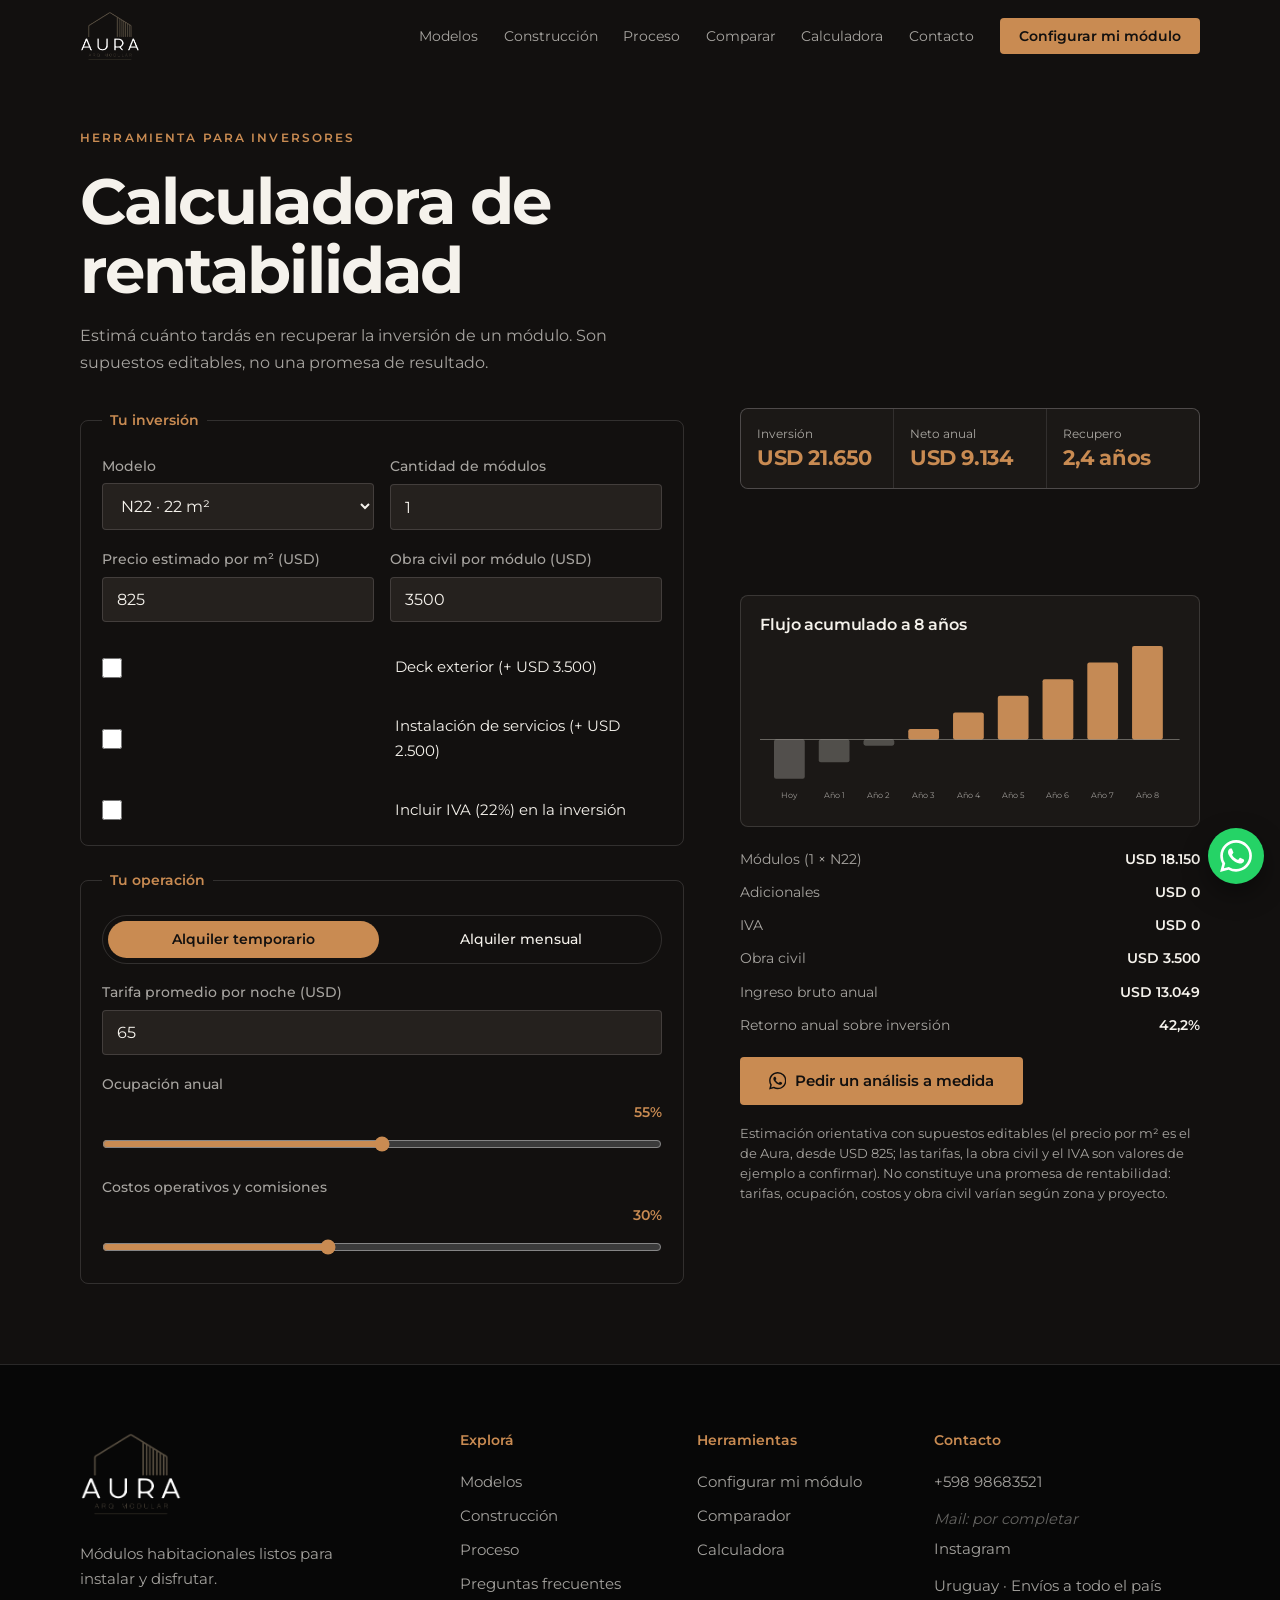
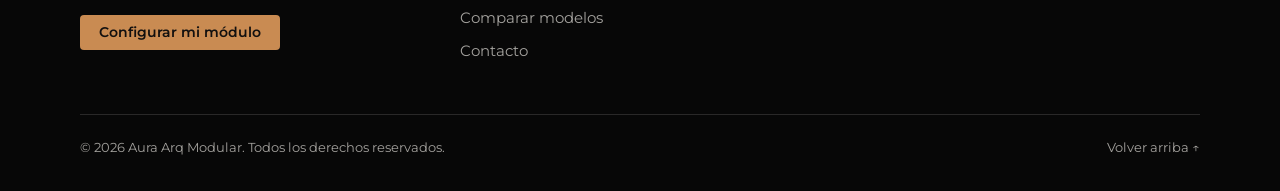
==== calculadora.html @ e3a92660 "update" ====
<!DOCTYPE html>
<html lang="es-AR"><head><meta charset="utf-8"><meta name="viewport" content="width=device-width,initial-scale=1,viewport-fit=cover"><meta name="robots" content="noindex, nofollow">
<title>Calculadora de rentabilidad | Aura Arq Modular</title>
<meta name="description" content="Estimá cuánto tardás en recuperar la inversión de un módulo Aura, en alquiler temporario o mensual. Supuestos editables.">
<meta property="og:type" content="website"><meta property="og:locale" content="es_AR"><meta property="og:site_name" content="Aura Arq Modular"><meta property="og:title" content="Calculadora de rentabilidad | Aura Arq Modular"><meta property="og:description" content="Elegí el módulo que te interesa, dejá tus datos y consultanos por WhatsApp."><meta name="twitter:card" content="summary_large_image"><meta property="og:image" content="og-image.jpg"><meta property="og:image:type" content="image/jpeg"><meta property="og:image:width" content="1200"><meta property="og:image:height" content="630"><meta property="og:image:alt" content="Módulo habitacional Aura Arq Modular en un entorno natural"><meta name="twitter:image" content="og-image.jpg">
<meta name="theme-color" content="#0B0B0B">
<link rel="icon" href="favicon.png" type="image/png"><link rel="icon" href="favicon.ico" sizes="48x48"><link rel="apple-touch-icon" href="apple-touch-icon.png"><link rel="manifest" href="manifest.webmanifest">
<link rel="preload" href="fonts/montserrat-400.woff" as="font" type="font/woff" crossorigin>
<link rel="preload" href="fonts/montserrat-600.woff" as="font" type="font/woff" crossorigin>
<link rel="stylesheet" href="css/styles.css">
<noscript><style>.rv{opacity:1!important;transform:none!important}</style></noscript>
</head><body data-p="calc">
<a class="skip" href="#c">Saltar al contenido</a><div id="hd"></div>
<main id="c" class="pg"><div class="wrap"><p class="eye">Herramienta para inversores</p><h1>Calculadora de rentabilidad</h1><p class="lead">Estimá cuánto tardás en recuperar la inversión de un módulo. Son supuestos editables, no una promesa de resultado.</p>
<div class="calc"><div class="kp" id="kp"></div>
<div class="ci"><fieldset><legend>Tu inversión</legend><div class="row2"><label>Modelo<select id="im"></select></label><label>Cantidad de módulos<input id="ic" type="number" min="1" max="30" value="1" inputmode="numeric"></label></div><div class="row2"><label>Precio estimado por m² (USD)<input id="ip" type="number" min="0" step="50" inputmode="numeric"></label><label>Obra civil por módulo (USD)<input id="io" type="number" min="0" step="500" inputmode="numeric"></label></div><label class="chk"><input type="checkbox" id="x0"> Deck exterior (+ USD 3.500)</label><label class="chk"><input type="checkbox" id="x1"> Instalación de servicios (+ USD 2.500)</label><label class="chk"><input type="checkbox" id="iv"> Incluir IVA (22%) en la inversión</label></fieldset>
<fieldset><legend>Tu operación</legend><div class="seg" role="group" aria-label="Tipo de alquiler"><button type="button" data-k="temp" aria-pressed="true">Alquiler temporario</button><button type="button" data-k="mes" aria-pressed="false">Alquiler mensual</button></div><label id="lt">Tarifa promedio por noche (USD)<input id="it" type="number" min="10" step="5" inputmode="numeric"></label><label id="lo">Ocupación anual<div class="rg"><span></span><output id="oo"></output></div><input id="ioc" type="range" min="15" max="95" step="1"></label><label>Costos operativos y comisiones<div class="rg"><span></span><output id="ok"></output></div><input id="ik" type="range" min="10" max="60" step="1"></label></fieldset></div>
<div class="cr"><div class="chart"><h3>Flujo acumulado a 8 años</h3><div id="ch"></div></div><dl class="bd" id="bd"></dl><div class="acts"><a class="btn" id="cw" href="#" target="_blank" rel="noopener">Pedir un análisis a medida</a></div><p class="disc">Estimación orientativa con supuestos editables (el precio por m² es el de Aura, desde USD 825; las tarifas, la obra civil y el IVA son valores de ejemplo a confirmar). No constituye una promesa de rentabilidad: tarifas, ocupación, costos y obra civil varían según zona y proyecto.</p></div></div></div></main><div id="ft"></div>
<script src="js/data.js" defer></script><script src="js/main.js" defer></script>
</body></html>
---- css/styles.css ----
@font-face{font-family:'Montserrat';font-style:normal;font-weight:400;font-display:swap;src:url('../fonts/montserrat-400.woff') format('woff')}
@font-face{font-family:'Montserrat';font-style:normal;font-weight:500;font-display:swap;src:url('../fonts/montserrat-500.woff') format('woff')}
@font-face{font-family:'Montserrat';font-style:normal;font-weight:600;font-display:swap;src:url('../fonts/montserrat-600.woff') format('woff')}
@font-face{font-family:'Montserrat';font-style:normal;font-weight:700;font-display:swap;src:url('../fonts/montserrat-700.woff') format('woff')}
/* Fuentes propias (sin depender de Google Fonts) */
:root{--fw:245,242,236;--k:#0B0B0B;--k2:#141414;--k3:#1d1d1d;--w:#F5F2EC;--o:#C58A55;--od:#8F5E34;--m:rgba(var(--fw),.66);--ln:rgba(var(--fw),.14);--f:'Montserrat',system-ui,sans-serif;--e:cubic-bezier(.2,.7,.2,1);--pad:clamp(1.1rem,4vw,2.5rem)}
*{box-sizing:border-box;margin:0;min-width:0;-webkit-tap-highlight-color:transparent}
html{scroll-behavior:smooth;scroll-padding-top:76px;overflow-x:clip}
body{font:400 1rem/1.7 var(--f);background:var(--k);color:var(--w);overflow-x:clip;-webkit-font-smoothing:antialiased}
img,svg{display:block;max-width:100%}img{background:var(--k3);object-fit:cover;height:auto}
a{color:inherit}:focus-visible{outline:3px solid var(--o);outline-offset:3px}
.skip{position:absolute;left:-999px}.skip:focus{left:8px;top:8px;background:var(--w);color:var(--k);padding:8px;z-index:99}
.wrap{width:100%;max-width:1200px;margin-inline:auto;padding-inline:var(--pad)}
h1,h2,h3{line-height:1.08;letter-spacing:-.03em;font-weight:600}
h2{font-size:clamp(2rem,5vw,3.4rem);margin-bottom:1rem;max-width:18ch}
h3{font-size:1.15rem;letter-spacing:-.01em}
.eye{font-size:.85rem;font-weight:500;color:var(--o);margin-bottom:1.2rem}
.lead{color:var(--m);max-width:52ch;margin-bottom:2rem}
/* botones */
.btn{display:inline-flex;align-items:center;justify-content:center;background:var(--o);color:var(--k);font:600 .95rem/1.2 var(--f);padding:.95rem 1.8rem;border-radius:4px;border:0;text-decoration:none;cursor:pointer;transition:transform .25s var(--e),box-shadow .3s,background .3s}
.btn:hover{box-shadow:0 10px 28px rgba(197,138,85,.35);transform:translateY(-2px)}.btn:active{transform:scale(.97)}
.btn.s{padding:.6rem 1.2rem;font-size:.85rem}.btn.g{background:0;color:var(--w);box-shadow:inset 0 0 0 1.5px rgba(var(--fw),.4)}.btn.g:hover{box-shadow:inset 0 0 0 1.5px var(--o);color:var(--o)}.btn.k{background:var(--k);color:var(--w)}
.acts{display:flex;gap:.8rem;flex-wrap:wrap}
/* header */
.top{position:fixed;inset:0 0 auto;z-index:50;transition:background .3s,box-shadow .3s}.top.sc{background:rgba(11,11,11,.9);backdrop-filter:blur(14px);box-shadow:0 1px 0 var(--ln)}
.top .wrap{display:flex;align-items:center;justify-content:space-between;height:72px}
.brand{display:inline-flex;flex-direction:column;align-items:center;gap:.3rem;font:500 1.5rem/1 var(--f);letter-spacing:.42em;text-transform:uppercase;color:var(--w);text-decoration:none}.brand b{font:500 .46rem/1 var(--f);letter-spacing:.52em;color:var(--o);padding-left:.52em}
nav{display:flex;gap:1.8rem;align-items:center}nav a:not(.btn){text-decoration:none;font-size:.9rem;color:var(--m);transition:color .3s}nav a:not(.btn):hover{color:var(--w)}
.burger{display:none;background:0;border:0;width:44px;height:44px;cursor:pointer}.burger i{display:block;height:2px;background:var(--w);margin:7px 10px;transition:transform .3s}
.burger[aria-expanded=true] i:first-child{transform:translateY(4.5px) rotate(45deg)}.burger[aria-expanded=true] i:last-child{transform:translateY(-4.5px) rotate(-45deg)}
.sub{max-width:46ch;color:var(--m);font-size:1.1rem;margin:1.6rem 0 2rem}
.num{position:absolute;right:var(--pad);top:50%;transform:translateY(-62%);font:700 clamp(12rem,34vw,30rem)/.8 var(--f);letter-spacing:-.08em;color:transparent;-webkit-text-stroke:2px rgba(197,138,85,.55);user-select:none;pointer-events:none;z-index:-1}
.stats{list-style:none;display:grid;grid-template-columns:repeat(4,minmax(0,1fr));gap:1.2rem;padding-top:1.6rem;border-top:1px solid var(--ln);font-size:.85rem;color:var(--m)}
.stats strong{display:block;font-size:clamp(1.6rem,3.6vw,2.6rem);font-weight:600;color:var(--o);letter-spacing:-.03em;line-height:1.2}
/* secciones */
.sec{padding-block:clamp(4rem,10vw,8rem)}.alt{background:var(--k2)}
.why{display:grid;grid-template-columns:repeat(auto-fit,minmax(min(100%,240px),1fr));gap:1px;background:var(--ln);border:1px solid var(--ln);margin-top:2.5rem}
.why article{background:var(--k);padding:2rem 1.6rem;border-top:3px solid var(--o)}.why p{color:var(--m);margin-top:.7rem;font-size:.95rem}
.chips{display:flex;gap:.5rem;flex-wrap:wrap;margin-bottom:1.8rem}
.chip{background:0;color:var(--w);font:500 .85rem var(--f);border:1.5px solid var(--ln);border-radius:99px;padding:.5rem 1.1rem;cursor:pointer;transition:background .3s,border-color .3s}.chip:hover{border-color:var(--o)}.chip[aria-pressed=true]{background:var(--o);border-color:var(--o);color:var(--k);font-weight:600}
.mods{display:grid;grid-template-columns:repeat(auto-fill,minmax(min(100%,300px),1fr));gap:1.2rem}
.mod{background:var(--k);border:1px solid var(--ln);border-radius:6px;overflow:hidden;display:grid;grid-template-rows:auto 1fr;transition:border-color .3s,transform .4s var(--e);animation:pop .5s var(--e)}
.mod:hover{border-color:var(--o);transform:translateY(-4px)}@keyframes pop{from{opacity:0;transform:translateY(12px)}}
.mod .im{position:relative;overflow:hidden;aspect-ratio:5/4}.mod img{width:100%;height:100%;transition:transform 1s var(--e)}.mod:hover img{transform:scale(1.05)}
.tag{position:absolute;left:.8rem;top:.8rem;background:var(--o);color:var(--k);font-size:.72rem;font-weight:600;padding:.25rem .7rem;border-radius:3px}
.mod .t{padding:1.4rem;display:grid;gap:.5rem;align-content:start}.mod h3{font-size:1.7rem;font-weight:700;letter-spacing:-.03em}
.m2{color:var(--m);font-size:.9rem}.m2 strong{color:var(--o);font-size:1.15rem}
.mod ul{list-style:none;padding:0;margin:.4rem 0 1rem;font-size:.9rem;color:var(--m)}.mod li{padding:.35rem 0 .35rem 1.1rem;border-top:1px solid var(--ln);position:relative}.mod li::before{content:"";position:absolute;left:0;top:1.05em;width:.45rem;height:2px;background:var(--o)}
.mod .btn{justify-self:start}
.note{margin-top:2rem;font-size:.82rem;color:var(--m)}
.steps{list-style:none;padding:0;display:grid;grid-template-columns:repeat(auto-fit,minmax(min(100%,220px),1fr));gap:2rem;margin-top:2.5rem;counter-reset:s;position:relative}
.steps li{counter-increment:s;border-top:1px solid var(--ln);padding-top:1.2rem}.steps li::before{content:"0" counter(s);display:block;font:600 2rem/1 var(--f);color:var(--o);margin-bottom:.9rem}.steps p{color:var(--m);margin-top:.5rem;font-size:.95rem}
.cta{background:radial-gradient(70% 90% at 50% 0%,rgba(197,138,85,.22),transparent 72%),var(--k)}.cta .lead{margin-bottom:2rem}
/* footer */
footer{background:#070707;border-top:1px solid var(--ln);padding-block:4rem 2rem;font-size:.92rem;color:var(--m)}
footer .wrap{display:grid;grid-template-columns:1.4fr 1fr 1fr;gap:2.5rem}footer span{display:block;color:var(--o);font-weight:600;font-size:.85rem;margin-bottom:.8rem}
footer a{display:block;text-decoration:none;padding:.15rem 0;transition:color .3s}footer a:hover{color:var(--w)}footer .brand{display:inline-block;margin-bottom:.8rem;font-size:1.8rem}footer p{max-width:34ch}
.f-bot{grid-column:1/-1;border-top:1px solid var(--ln);padding-top:1.4rem;font-size:.8rem;max-width:none}
.wa{position:fixed;right:max(1rem,env(safe-area-inset-right));bottom:max(1rem,env(safe-area-inset-bottom));z-index:40;width:56px;height:56px;border-radius:50%;display:grid;place-items:center;background:#25D366;color:#fff;box-shadow:0 10px 26px rgba(0,0,0,.4);transition:transform .3s var(--e)}.wa:hover{transform:scale(1.07)}.wa svg{width:32px;height:32px}
.rv{opacity:0;transform:translateY(24px);transition:opacity .8s var(--e),transform .8s var(--e)}.rv.in{opacity:1;transform:none}
@media(max-width:860px){
 .burger{display:block}nav{position:absolute;top:100%;left:0;right:0;flex-direction:column;align-items:flex-start;background:var(--k);padding:1.2rem var(--pad) 1.8rem;gap:1.2rem;border-bottom:1px solid var(--ln);clip-path:inset(0 0 100% 0);transition:clip-path .5s var(--e)}nav.open{clip-path:inset(0)}
 .top{background:rgba(11,11,11,.9);backdrop-filter:blur(14px)}
 .stats{grid-template-columns:repeat(2,minmax(0,1fr))}.num{opacity:.5}
 footer .wrap{grid-template-columns:1fr}}
@media(prefers-reduced-motion:reduce){*,*::before,*::after{animation:none!important;transition:none!important;scroll-behavior:auto!important}.rv{opacity:1;transform:none}}

/* ===== páginas internas ===== */
.pg{padding-block:8rem 5rem}.pg h1{font-size:clamp(2.2rem,6vw,4rem);margin-bottom:1rem;max-width:18ch;font-weight:700}.pg .lead em{color:var(--o);font-style:normal}
.mod .im{display:block;border:0;padding:0;cursor:pointer;width:100%;background:none}.from{color:var(--w);font-weight:600;margin:.2rem 0 .8rem}.from small{color:var(--m);font-weight:400}.mod .acts{gap:.5rem}
select,input,textarea{font:400 1rem var(--f);color:var(--w);background:var(--k3);border:1.5px solid var(--ln);border-radius:4px;padding:.75rem .9rem;width:100%}select:focus,input:focus,textarea:focus{border-color:var(--o);outline:0}
label{display:grid;gap:.35rem;font-size:.85rem;font-weight:500;color:var(--m)}
.stp{list-style:none;padding:0;display:flex;gap:.5rem;margin:2rem 0}.stp li{flex:1}.stp button{width:100%;background:0;border:0;border-top:2px solid var(--ln);color:var(--m);font:500 .85rem var(--f);padding:.8rem 0 0;text-align:left;cursor:pointer;display:flex;gap:.5rem;align-items:center}.stp b{display:grid;place-items:center;width:24px;height:24px;border-radius:50%;border:1px solid currentColor;font-size:.75rem}
.stp .on button{border-color:var(--o);color:var(--w)}.stp .on b,.stp .done b{background:var(--o);border-color:var(--o);color:var(--k)}.stp .done button{border-color:var(--o)}.stp button:disabled{opacity:.4;cursor:default}
.cfg{display:grid;grid-template-columns:minmax(0,1fr) minmax(0,360px);gap:2.5rem;align-items:start}#panel h2{font-size:clamp(1.5rem,3.4vw,2.2rem);margin-bottom:1.4rem}
.opts{display:grid;grid-template-columns:repeat(auto-fill,minmax(min(100%,190px),1fr));gap:1rem}.opts.two{grid-template-columns:repeat(auto-fit,minmax(min(100%,240px),1fr))}
.opt{text-align:left;background:var(--k2);color:var(--w);font:400 .9rem/1.5 var(--f);border:1.5px solid var(--ln);border-radius:6px;padding:0 0 1rem;cursor:pointer;display:grid;gap:.25rem;overflow:hidden;transition:border-color .3s,transform .3s var(--e)}
.opt:hover{transform:translateY(-3px);border-color:rgba(197,138,85,.6)}.opt[aria-pressed=true]{border-color:var(--o);box-shadow:0 0 0 3px rgba(197,138,85,.2)}.opt img{width:100%;aspect-ratio:5/4;margin-bottom:.5rem}.opt strong,.opt span,.opt em{padding-inline:1rem}.opt strong{font-size:1.1rem}.opt span{color:var(--m)}
.opt.ln{padding-top:1.1rem}.opt em{font-style:normal;color:var(--o);font-weight:600;margin-top:.4rem}.opt em small{color:var(--m);font-weight:400}
.nav2{display:flex;justify-content:space-between;gap:.8rem;margin-top:2rem}.nav2 .btn[hidden]{display:none}.nav2 #next{margin-left:auto}.btn:disabled{opacity:.35;pointer-events:none}
.side{position:sticky;top:92px;background:var(--k2);border:1px solid var(--ln);border-radius:6px;overflow:hidden;display:grid}.side img{width:100%;aspect-ratio:5/4}.side>p{padding:1.6rem}
.side dl,.spec{display:grid;grid-template-columns:auto minmax(0,1fr);gap:.5rem 1.2rem;font-size:.92rem;padding:1.2rem 1.4rem 0}.side dt,.spec dt{color:var(--m)}.side dd,.spec dd{text-align:right;font-weight:600}
.tot{padding:1.2rem 1.4rem 1.4rem;display:grid;gap:.3rem}.tot span{font-size:.8rem;color:var(--m)}.tot strong{font-size:2rem;color:var(--o);letter-spacing:-.02em;line-height:1.1}.tot small{font-size:.74rem;color:var(--m);line-height:1.45}
dialog{background:var(--k2);color:var(--w);border:1px solid var(--ln);border-radius:8px;padding:1.6rem;width:min(92vw,480px);max-height:92svh;margin:auto}dialog::backdrop{background:rgba(0,0,0,.75);backdrop-filter:blur(4px)}
#fm{display:grid;gap:1rem}.sel{color:var(--o);font-weight:600;font-size:.9rem}.err{color:#ff7a7a;font-size:.9rem;min-height:1.2em}
.flt{display:grid;grid-template-columns:2fr 1fr 1fr 1fr auto;gap:1rem;align-items:end;margin:2rem 0 1.2rem}.empty{grid-column:1/-1;color:var(--m);padding:3rem 0}
dialog.pd{width:min(94vw,720px);padding:0;overflow:auto}.pd .t{padding:1.6rem;display:grid;gap:1rem}.pd>div>img{width:100%;aspect-ratio:16/10}.x{position:absolute;right:.8rem;top:.8rem;z-index:2;width:40px;height:40px;border-radius:50%;border:0;background:rgba(0,0,0,.7);color:#fff;cursor:pointer;font-size:1rem}
.crumb{font-size:.85rem;color:var(--m);margin-bottom:1.5rem}.crumb a{text-underline-offset:4px}.md{display:grid;grid-template-columns:minmax(0,1.2fr) minmax(0,1fr);gap:clamp(1.5rem,4vw,3.5rem);align-items:start}
.main{border-radius:6px;overflow:hidden;aspect-ratio:5/4;cursor:zoom-in}.main img{width:100%;height:100%}.thumbs{display:flex;gap:.7rem;margin-top:.8rem}.thumbs button{width:84px;border:1.5px solid var(--ln);border-radius:4px;overflow:hidden;padding:0;background:0;cursor:pointer}.thumbs button:hover{border-color:var(--o)}.thumbs img{aspect-ratio:4/3;width:100%}
.pills{list-style:none;padding:0;display:flex;flex-wrap:wrap;gap:.5rem;margin:0 0 1.2rem}.pills li{border:1px solid var(--ln);border-radius:99px;padding:.3rem .9rem;font-size:.85rem;color:var(--m)}
#md h2{margin-top:4rem}.fx{display:grid;grid-template-columns:repeat(2,minmax(0,1fr));gap:2rem;align-items:start}.fx .spec{padding:0;border-top:1px solid var(--ln)}.fx .spec dt,.fx .spec dd{padding:.8rem 0;border-bottom:1px solid var(--ln)}
.plano{display:grid;place-content:center;gap:.3rem;text-align:center;min-height:16rem;border:1.5px dashed var(--ln);border-radius:6px;color:var(--m)}.plano span{color:var(--w);font-weight:600}
.pn{display:flex;justify-content:space-between;margin-top:3rem;padding-top:1.5rem;border-top:1px solid var(--ln)}.pn a{text-decoration:none;font-weight:600;font-size:1.2rem;transition:color .3s}.pn a:hover{color:var(--o)}
dialog.lb{width:min(96vw,1100px);background:0;border:0;padding:0}.lb img{width:100%;max-height:90svh;object-fit:contain;background:0}
.et{display:grid;grid-template-columns:repeat(auto-fit,minmax(min(100%,300px),1fr));gap:1.2rem;margin-top:2.5rem}.et article{background:var(--k2);border:1px solid var(--ln);border-radius:6px;padding:1.6rem;display:grid;gap:.5rem;align-content:start;position:relative}
.et .n{font:700 3rem/1 var(--f);color:transparent;-webkit-text-stroke:1.5px var(--o);letter-spacing:-.04em}.et p{color:var(--m);font-size:.95rem}.et .eye{margin:0;color:var(--o)}.et ul,.why ul{list-style:none;padding:0;margin-top:.6rem}.et li,.why li{padding:.4rem 0 .4rem 1.1rem;border-top:1px solid var(--ln);position:relative;font-size:.9rem;color:var(--m)}.et li::before,.why li::before{content:"";position:absolute;left:0;top:1.05em;width:.45rem;height:2px;background:var(--o)}
.tip{margin-top:1.6rem;border-left:3px solid var(--o);padding-left:1rem;font-size:.95rem}#fq{max-width:800px;margin-top:1.6rem}
details{border-bottom:1px solid var(--ln);padding:1.2rem 0}summary{cursor:pointer;font-weight:600;list-style:none;display:flex;justify-content:space-between;gap:1rem}summary::-webkit-details-marker{display:none}summary::after{content:"+";color:var(--o);font-size:1.5rem;line-height:1;transition:transform .4s var(--e)}details[open] summary::after{transform:rotate(135deg)}details p{margin-top:.7rem;color:var(--m)}
@media(max-width:860px){.cfg,.md,.fx{grid-template-columns:minmax(0,1fr)}.side{position:static}.flt{grid-template-columns:1fr 1fr}.flt label:first-child{grid-column:1/-1}.stp button{font-size:0;gap:0}.stp .on button{font-size:.85rem;gap:.5rem}}

/* ===== dibujo del módulo, hero, escena y configurador v2 ===== */
.hs{width:100%;height:auto;display:block}.hs text{letter-spacing:.02em}
.hs.a .p{opacity:0;animation:hsin .9s var(--e) var(--d) both}@keyframes hsin{from{opacity:0;transform:translateY(20px)}to{opacity:1;transform:none}}
.hs.sc .p{opacity:0;transform:translateY(14px);transition:opacity .9s,transform .9s var(--e)}.hs.sc .p.on{opacity:1;transform:none}
.hs .gl{animation:glw 3.4s ease-in-out infinite alternate}@keyframes glw{to{opacity:.8}}
.hg{display:grid;grid-template-columns:minmax(0,1.05fr) minmax(0,1fr);gap:clamp(2rem,5vw,4rem);align-items:center}
/* escena del proceso */
.scn{display:grid;grid-template-columns:minmax(0,1fr) minmax(0,1fr);gap:clamp(2rem,5vw,4.5rem);margin-top:2.5rem;align-items:start}
.scn .stage{position:sticky;top:96px;background:var(--k2);border:1px solid var(--ln);border-radius:10px;padding:1.4rem}.alt .scn .stage{background:var(--k)}
.sl{list-style:none;padding:0;margin:0}.sl li{display:flex;gap:1.3rem;padding:2.4rem 0;min-height:36vh;border-top:1px solid var(--ln);opacity:.38;transition:opacity .6s}.sl li.on{opacity:1}.sl li.done{opacity:.62}
.sl b{font:700 2.2rem/1 var(--f);color:transparent;-webkit-text-stroke:1.5px var(--o);letter-spacing:-.04em;transition:color .5s}.sl li.on b{color:var(--o)}.sl h3{font-size:1.35rem;margin-bottom:.5rem}.sl p{color:var(--m)}
/* configurador v2 */
body[data-p=cfg] .wa{display:none}.cfg{display:grid;grid-template-columns:minmax(0,1fr) minmax(0,440px);grid-template-areas:"cp side";gap:clamp(2rem,5vw,3.5rem);align-items:start;padding-bottom:7.5rem}.cp{grid-area:cp}.side{grid-area:side}
.side{position:sticky;top:92px;padding:0;background:var(--k2);border:1px solid var(--ln);border-radius:10px;overflow:hidden}.pv{padding:1.6rem 1.2rem .6rem;background:radial-gradient(70% 90% at 50% 100%,rgba(197,138,85,.14),transparent 70%)}
.sline{display:none}.side dl{padding-bottom:1.4rem}
.stp{margin:0 0 1.8rem}#panel h2{font-size:clamp(1.6rem,4vw,2.3rem);margin-bottom:1.3rem}
.opts.sm{grid-template-columns:repeat(auto-fill,minmax(min(100%,150px),1fr));gap:.7rem}.opts.sm .opt{padding:1rem 1.1rem;gap:.1rem}.opts.sm .opt strong{padding:0;font-size:1.15rem}.opts.sm .opt span{padding:0;font-size:.85rem}
.bar{position:fixed;inset:auto 0 0;z-index:45;background:rgba(11,11,11,.94);backdrop-filter:blur(14px);border-top:1px solid var(--ln);padding:.85rem 0 max(.85rem,env(safe-area-inset-bottom))}
.bar .wrap{display:flex;align-items:center;gap:.8rem}.bt{flex:1}.bt small{display:block;font-size:.72rem;color:var(--m);line-height:1.2}.bt strong{font-size:1.35rem;color:var(--o);letter-spacing:-.02em;line-height:1.2}.bar .btn[hidden]{display:none}
.plano{padding:1rem}.plano small{display:block;margin-top:.6rem;color:var(--m);font-size:.78rem}.plano .hs{max-width:520px;margin:auto}
/* aire en celular */
@media(max-width:860px){
 .hg,.scn{grid-template-columns:minmax(0,1fr)}
 .scn .stage{top:68px;z-index:4;padding:.8rem}.sl li{min-height:30vh;padding:1.8rem 0}
 .cfg{grid-template-columns:minmax(0,1fr);grid-template-areas:"side" "cp";gap:1.4rem}
 .side{top:64px;z-index:6;margin-inline:calc(var(--pad)*-1);border-radius:0;border-inline:0;background:rgba(11,11,11,.96);backdrop-filter:blur(12px)}.pv{padding:.6rem 1.4rem .2rem}.pv .hs{max-height:150px}.side dl{display:none}.sline{display:block;text-align:center;padding:0 1rem .8rem;font-size:.85rem;font-weight:600;color:var(--m)}
 .pg{padding-top:6.5rem}}
@media(max-width:700px){
 :root{--pad:1.4rem}.sec{padding-block:4.8rem}h2{margin-bottom:1.5rem}.lead{margin-bottom:1.8rem;font-size:1.02rem}.eye{margin-bottom:1rem}
 .sub{margin:1.3rem 0 1.8rem}
 .stats{gap:2rem 1.2rem;padding-top:2rem}.why article{padding:1.8rem 1.4rem}.mods{gap:1.6rem}.mod .t{padding:1.6rem 1.4rem 1.7rem;gap:.7rem}.mod ul{margin:.6rem 0 1rem}.mod li{padding-block:.5rem}
 .chips{margin-bottom:2rem}.steps,.et{gap:1.2rem}.et article{padding:1.8rem 1.4rem}
 .stp li:not(.on) span{display:none}.stp button{padding-top:.9rem}.opts{gap:.8rem}.opt.ln{padding:1.3rem 0 1.3rem}
 .md{gap:2rem}#md h2{margin-top:3.2rem}.fx{gap:1.6rem}footer{padding-block:3.4rem 2rem}footer .wrap{gap:2.2rem}
 .flt{gap:1.1rem}details{padding:1.4rem 0}.pn a{font-size:1.05rem}}

/* ajustes tras revisar capturas */
.btn{white-space:nowrap}.bt strong{white-space:nowrap}
@media(max-width:860px){
 body[data-p=cfg] .pg{padding-top:5.4rem}body[data-p=cfg] .pg .eye,body[data-p=cfg] .pg>.wrap>.lead{display:none}
 body[data-p=cfg] .pg h1{font-size:1.5rem;margin:0 0 .6rem;max-width:none}
 .pv .hs{max-height:170px}.stp{margin:1.1rem 0 1.4rem}.stp li:not(.on) span{display:none}
 .bar .btn{padding:.85rem 1.2rem;font-size:.9rem}.bt strong{font-size:1.15rem}.hread .btn{flex:none}}
@media(max-width:380px){.bar .btn.g{display:none}}
@media(max-width:860px){.opts.sm .opt{padding:.7rem 1rem}.opt.ln{padding:.95rem 0}.opt.ln span{font-size:.88rem}.pv .hs{max-height:150px}.stp{margin:.9rem 0 1.1rem}#panel h2{margin-bottom:1rem}}

/* barra de progreso, herramientas, comparador y calculadora */
.prog{position:fixed;inset:0 0 auto;height:3px;z-index:60;background:var(--o);transform-origin:left;transform:scaleX(0)}
.tools{display:grid;grid-template-columns:repeat(auto-fit,minmax(min(100%,300px),1fr));gap:1.2rem;margin-top:2.2rem}
.tool{display:grid;gap:.6rem;padding:2rem 1.6rem;background:var(--k);border:1px solid var(--ln);border-radius:8px;text-decoration:none;transition:border-color .3s,transform .4s var(--e)}.tool:hover{border-color:var(--o);transform:translateY(-4px)}
.tool h3{font-size:1.5rem;font-weight:700}.tool p{color:var(--m);font-size:.95rem}.tool span{color:var(--o);font-weight:600;margin-top:.6rem}
.cmpw{overflow-x:auto;margin-top:1.6rem;border:1px solid var(--ln);border-radius:8px;-webkit-overflow-scrolling:touch}
.cmpt{width:100%;min-width:560px;border-collapse:collapse}.cmpt th,.cmpt td{padding:1rem 1.1rem;text-align:left;border-bottom:1px solid var(--ln);font-size:.92rem;vertical-align:middle}
.cmpt thead th{vertical-align:bottom;background:var(--k2)}.cmpt thead th strong{display:block;font-size:1.3rem;margin-top:.3rem;letter-spacing:-.02em}.cmpt thead th small{color:var(--m);font-weight:400}
.cmpt tbody th{color:var(--m);font-weight:500;width:26%;position:sticky;left:0;background:var(--k);z-index:1}.cmpt td{font-weight:600}.cmpt td.hi{color:var(--o)}.cmpt tr:last-child th,.cmpt tr:last-child td{border-bottom:0}
.cmpt .btn{margin:.2rem .3rem .2rem 0}.cmpt svg{min-width:120px}
.calc{display:grid;grid-template-columns:minmax(0,1fr) minmax(0,460px);grid-template-areas:"ci kp" "ci cr";gap:1.6rem clamp(2rem,5vw,3.5rem);align-items:start;margin-top:2rem}.ci{grid-area:ci;display:grid;gap:1.4rem}.kp{grid-area:kp}.cr{grid-area:cr;display:grid;gap:1.2rem}
.kp{position:sticky;top:84px;z-index:6;display:grid;grid-template-columns:repeat(3,minmax(0,1fr));gap:1px;background:var(--ln);border:1px solid var(--ln);border-radius:8px;overflow:hidden}.kp div{background:var(--k2);padding:1.1rem 1rem}.kp small{display:block;font-size:.72rem;color:var(--m);line-height:1.3}.kp strong{display:block;font-size:clamp(1.05rem,2.4vw,1.45rem);color:var(--o);letter-spacing:-.02em;line-height:1.25;margin-top:.2rem}
.ci fieldset{border:1px solid var(--ln);border-radius:8px;padding:1.4rem 1.3rem;display:grid;gap:1.1rem;min-width:0}.ci legend{padding:0 .5rem;font-weight:600;font-size:.9rem;color:var(--o)}
.row2{display:grid;grid-template-columns:repeat(2,minmax(0,1fr));gap:1rem}.chk{display:flex;align-items:center;gap:.7rem;font-size:.92rem;color:var(--w);font-weight:400}.chk input{width:20px;height:20px;accent-color:var(--o);flex:none}
input[type=range]{padding:0;accent-color:var(--o);height:28px}.rg{display:flex;justify-content:space-between;color:var(--w)}.rg output{color:var(--o);font-weight:600}
.cr .chart{background:var(--k2);border:1px solid var(--ln);border-radius:8px;padding:1.2rem}.cr .chart h3{font-size:1rem;margin-bottom:.4rem}.cr .chart svg{width:100%;height:auto}
.bd{display:grid;grid-template-columns:auto minmax(0,1fr);gap:.55rem 1.2rem;font-size:.9rem}.bd dt{color:var(--m)}.bd dd{text-align:right;font-weight:600}.disc{font-size:.8rem;color:var(--m);line-height:1.55}
@media(max-width:860px){.calc{grid-template-columns:minmax(0,1fr);grid-template-areas:"kp" "ci" "cr"}.kp{top:64px;margin-inline:calc(var(--pad)*-1);border-radius:0;border-inline:0}.kp div{padding:.8rem .8rem}.row2{grid-template-columns:minmax(0,1fr)}}
.tl{display:flex;gap:1.4rem;flex-wrap:wrap;margin-top:1.4rem;font-size:.9rem}.tl a{color:var(--o);text-underline-offset:4px}

/* intro, cinta y contacto */
body.intro main *,body.intro .top *{animation-play-state:paused!important}
.mq{overflow:hidden;background:var(--o);color:var(--k);border-block:1px solid #000;font:600 .82rem/1 var(--f);text-transform:uppercase;letter-spacing:.08em}.mq div{display:flex;width:max-content;animation:mq 34s linear infinite}.mq span{padding:1.05rem 2.2rem;white-space:nowrap}.mq span::after{content:"";display:inline-block;width:6px;height:6px;margin-left:2.2rem;background:var(--k);transform:rotate(45deg)}@keyframes mq{to{transform:translateX(-50%)}}
.cg{display:grid;grid-template-columns:minmax(0,1fr) minmax(0,460px);gap:clamp(2rem,5vw,4rem);align-items:center}.cta .lead{margin-bottom:1.6rem}.cf{display:grid;gap:1rem;background:var(--k2);border:1px solid var(--ln);border-radius:10px;padding:1.8rem 1.6rem}.cf .btn{width:100%}
@media(max-width:860px){.cg{grid-template-columns:minmax(0,1fr)}}@media(max-width:700px){.cf{padding:1.6rem 1.3rem}.mq span{padding:.95rem 1.6rem}}
@media(prefers-reduced-motion:reduce){.mq div{animation:none}}

/* navbar: menú hamburguesa hasta 1060 px para que nada se pise */
nav{gap:clamp(1.1rem,2vw,1.8rem)}
@media(max-width:1060px){.burger{display:block}nav{position:absolute;top:100%;left:0;right:0;flex-direction:column;align-items:flex-start;background:var(--k);padding:1.2rem var(--pad) 1.8rem;gap:1.2rem;border-bottom:1px solid var(--ln);clip-path:inset(0 0 100% 0);transition:clip-path .5s var(--e)}nav.open{clip-path:inset(0)}.top{background:rgba(11,11,11,.9);backdrop-filter:blur(14px)}}



/* escena: progreso */
.sp{height:2px;background:var(--ln);margin:.9rem .2rem .7rem;overflow:hidden}.sp span{display:block;height:100%;background:var(--o);transform-origin:left;transform:scaleX(0);transition:transform .8s var(--e)}.sn{font-size:.82rem;color:var(--m);text-align:center;margin:0}
/* animaciones de páginas internas */
.pg .eye,.pg h1,.pg>.wrap>.lead,.pg>.wrap>.acts,.pg>.wrap>.flt{animation:pgi .9s var(--e) both}.pg h1{animation-delay:.1s}.pg>.wrap>.lead{animation-delay:.2s}.pg>.wrap>.acts,.pg>.wrap>.flt{animation-delay:.3s}@keyframes pgi{from{opacity:0;transform:translateY(22px)}}
.why>.rv:nth-child(2),.et>.rv:nth-child(2),.tools>.rv:nth-child(2){transition-delay:.1s}.why>.rv:nth-child(3),.et>.rv:nth-child(3){transition-delay:.2s}.why>.rv:nth-child(n+4),.et>.rv:nth-child(n+4){transition-delay:.3s}
#pg .mod:nth-child(2){animation-delay:.06s}#pg .mod:nth-child(3){animation-delay:.12s}#pg .mod:nth-child(4){animation-delay:.18s}#pg .mod:nth-child(n+5){animation-delay:.24s}
.im[data-p]{position:relative}.im[data-p]::after{content:"Ver detalle  +";position:absolute;left:0;right:0;bottom:0;padding:1.6rem 1rem .8rem;text-align:left;font:600 .85rem var(--f);color:#fff;background:linear-gradient(transparent,rgba(0,0,0,.85));transform:translateY(100%);transition:transform .4s var(--e)}.mod:hover .im[data-p]::after,.im[data-p]:focus-visible::after{transform:none}
dialog[open]{animation:dlg .45s var(--e)}dialog[open]::backdrop{animation:bdr .45s}@keyframes dlg{from{opacity:0;transform:translateY(18px) scale(.97)}}@keyframes bdr{from{opacity:0}}
details[open] p{animation:dtl .45s var(--e)}@keyframes dtl{from{opacity:0;transform:translateY(-8px)}}
.et article{transition:border-color .4s,transform .5s var(--e)}.et article:hover{border-color:var(--o);transform:translateY(-4px)}
@media(prefers-reduced-motion:reduce){.pg .eye,.pg h1,.pg>.wrap>*{animation:none}}

/* ===== navbar v2: botón redondo, panel centrado y fondo atenuado ===== */
.wi{width:1.15em;height:1.15em;margin-right:.55rem;flex:none}
body:has(#menu.open) .wa{opacity:0;pointer-events:none;transform:translateY(14px) scale(.9)}
@media(max-width:1060px){
 .burger{display:grid;place-items:center;position:relative;z-index:3;width:46px;height:46px;border-radius:50%;border:1px solid rgba(var(--fw),.25);background:rgba(var(--fw),.06);transition:border-color .3s,background .3s,transform .25s var(--e)}
 .burger:active{transform:scale(.92)}
 .burger i{position:absolute;left:50%;top:50%;width:18px;height:2px;margin:0;border-radius:2px;background:var(--w);transition:transform .5s var(--e),background .3s}
 .burger i:first-child{transform:translate(-50%,-4px)}.burger i:last-child{transform:translate(-50%,4px)}
 .burger[aria-expanded=true]{border-color:var(--o);background:var(--o)}.burger[aria-expanded=true] i{background:var(--k)}
 .burger[aria-expanded=true] i:first-child{transform:translate(-50%,0) rotate(45deg)}.burger[aria-expanded=true] i:last-child{transform:translate(-50%,0) rotate(-45deg)}
 .top::after{content:"";position:absolute;left:0;right:0;top:100%;height:100dvh;background:rgba(0,0,0,.62);opacity:0;pointer-events:none;transition:opacity .45s var(--e)}
 .top:has(#menu.open)::after{opacity:1;pointer-events:auto}
 nav{position:absolute;top:100%;left:0;right:0;z-index:2;flex-direction:column;align-items:center;gap:0;padding:1.5rem var(--pad) 1.8rem;border:0;border-top:1px solid var(--ln);border-radius:0 0 26px 26px;background:radial-gradient(70% 90% at 50% 0%,rgba(197,138,85,.18),transparent 75%),#0e0e0e;box-shadow:0 26px 50px -12px rgba(0,0,0,.7);clip-path:none;opacity:0;transform:translateY(-10px);visibility:hidden;transition:opacity .4s var(--e),transform .5s var(--e),visibility 0s .5s}
 nav.open{opacity:1;transform:none;visibility:visible;transition:opacity .4s var(--e),transform .5s var(--e),visibility 0s}
 nav::before{content:"";width:44px;height:2px;border-radius:2px;background:var(--o);margin-bottom:.4rem;transform:scaleX(0);transition:transform .7s var(--e) .2s}nav.open::before{transform:none}
 nav>a:not(.btn){display:block;width:100%;text-align:center;font:500 1.3rem/1.2 var(--f);letter-spacing:-.02em;color:var(--w);padding:.85rem 0;opacity:0;transform:translateY(10px);transition:opacity .5s var(--e),transform .5s var(--e),color .3s}
 nav.open>a:not(.btn){opacity:1;transform:none}nav>a:not(.btn):active{color:var(--o)}
 nav.open>a:nth-child(1){transition-delay:.06s}nav.open>a:nth-child(2){transition-delay:.12s}nav.open>a:nth-child(3){transition-delay:.18s}nav.open>a:nth-child(4){transition-delay:.24s}nav.open>a:nth-child(5){transition-delay:.3s}nav.open>a:nth-child(6){transition-delay:.36s}
 nav>.btn{margin-top:1.2rem;width:100%;max-width:360px;opacity:0;transition:opacity .5s .45s,transform .3s var(--e),box-shadow .3s}nav.open>.btn{opacity:1}
}


/* footer v2 + botones centrados */
footer .wrap.ftg{grid-template-columns:1.7fr 1fr 1fr 1.3fr;gap:2.8rem 2rem;align-items:start}
footer .fb p{margin:.2rem 0 1.4rem;max-width:30ch}
footer .fc a{padding:.28rem 0}footer .fc p{margin-top:.5rem;max-width:none}
footer .f-bot{display:flex;justify-content:space-between;align-items:center;gap:.6rem 1rem;flex-wrap:wrap}footer .f-bot p{max-width:none}footer .f-bot a{display:inline;padding:0}
.ctr{justify-content:center}
dialog .acts .btn{flex:1}
@media(max-width:860px){footer .wrap.ftg{grid-template-columns:repeat(2,minmax(0,1fr));gap:2.2rem 1.5rem}footer .fb,footer .fc.ct{grid-column:1/-1}}
@media(max-width:600px){footer .wrap.ftg{text-align:center}footer .fb p{margin-inline:auto}footer .f-bot{justify-content:center;text-align:center}.pg .acts .btn,.cta .acts .btn,.ctr .btn{flex:1 1 auto}}

/* configurador v2 */
.opt{position:relative}
.opt .ck{position:absolute;top:.75rem;right:.75rem;width:22px;height:22px;border-radius:50%;border:1.5px solid var(--ln);display:grid;place-items:center;font:600 .72rem/1 var(--f);font-style:normal;color:transparent;padding:0;transition:background .25s,border-color .25s,color .25s}
.opt[aria-pressed=true] .ck{background:var(--o);border-color:var(--o);color:var(--k)}
.opts.sm{grid-template-columns:repeat(auto-fill,minmax(min(100%,165px),1fr))}
.opts.sm .opt small,.opts.sm .opt em{padding:0}.opts.sm .opt small{color:var(--m);font-size:.78rem;line-height:1.35;margin-top:.2rem}.opts.sm .opt em{margin-top:.55rem;font-size:.85rem}.opts.sm .opt strong{padding-right:1.6rem}
.sum{border:1px solid var(--ln);border-radius:10px;background:var(--k2);padding:.3rem 1.2rem;display:grid}
.sum>div{display:flex;justify-content:space-between;gap:1rem;padding:.8rem 0;border-bottom:1px solid var(--ln);font-size:.95rem}.sum>div:last-child{border:0}.sum span{color:var(--m)}.sum b{white-space:nowrap}
.sum .tt{padding-block:1rem;align-items:baseline}.sum .tt span{color:var(--w);font-weight:600}.sum .tt small{color:var(--m);font-weight:400}.sum .tt b{color:var(--o);font-size:1.5rem;letter-spacing:-.02em}
.nt{font-size:.8rem;margin:.8rem 0 1.8rem}.fh{font-size:1.15rem;margin-bottom:1rem}
.ff2{display:grid;grid-template-columns:1fr 1fr;gap:1rem}
.more{border:1px solid var(--ln);border-radius:8px;padding:.9rem 1.1rem}.more summary{font-weight:500;font-size:.92rem;color:var(--m)}.more[open] summary{margin-bottom:1rem}.more .ff2{margin-bottom:1rem}
.alt2{font-size:.88rem;color:var(--m)}.lnk{color:var(--o);background:0;border:0;padding:0;font:600 .88rem var(--f);cursor:pointer;text-underline-offset:3px}.lnk:hover{text-decoration:underline}
@media(max-width:600px){.ff2{grid-template-columns:1fr}}
/* footer celular v2 */
@media(max-width:600px){
footer .wrap.ftg{gap:1.4rem 1rem}
footer .fc:not(.ct){background:var(--k2);border:1px solid var(--ln);border-radius:10px;padding:1.1rem 1.2rem;text-align:left}
footer .fc.ct{display:flex;flex-wrap:wrap;justify-content:center;gap:.5rem}
footer .fc.ct span,footer .fc.ct p{flex:1 1 100%;margin:0}
footer .fc.ct a{border:1px solid var(--ln);border-radius:99px;padding:.55rem 1.1rem;font-size:.88rem}
footer .fc.ct p{margin-top:.4rem;font-size:.85rem}
footer .f-bot{flex-direction:column;gap:.5rem;padding-top:1.2rem}}

/* barra del configurador: volver como flecha + pasos sin cortar */
#back{gap:.5rem;align-items:center}
@media(max-width:860px){.stp li{flex:1 1 0;min-width:0}.stp li.on{flex:0 0 auto}}
@media(max-width:700px){
#back{order:-1;flex:none;width:46px;height:46px;padding:0}#back .bk{display:none}
.bar .wrap{gap:.6rem}.bt{flex:none}.bt strong{font-size:1.05rem}.bt small{white-space:nowrap}
.bar #next{flex:1 1 auto;min-width:0;padding:.85rem .6rem;font-size:.86rem}
.bar .btn.g:not([hidden]){display:inline-flex}}

/* por qué modular: 2 filas de 2 columnas */
.why:not(#nc){grid-template-columns:repeat(2,minmax(0,1fr))}
@media(max-width:600px){.why:not(#nc){grid-template-columns:1fr}}


/* ===== Aura: construcción, corte, equipamiento y estados por completar ===== */
.bld{display:grid;grid-template-columns:minmax(0,1.25fr) minmax(0,1fr);gap:clamp(2rem,5vw,4rem);align-items:start;margin-top:2.2rem}
.sg{display:grid;grid-template-columns:repeat(2,minmax(0,1fr));gap:0 2rem;margin:0;border-bottom:1px solid var(--ln)}.sg div{padding:.85rem 0;border-top:1px solid var(--ln)}.sg dt{font-size:.78rem;font-weight:600;color:var(--o);letter-spacing:.02em}.sg dd{margin:.1rem 0 0}
.cut{list-style:none;padding:0;margin:1rem 0 0;display:grid;gap:.5rem}.cut li{display:flex;align-items:center;gap:1rem;padding:.8rem 1rem;border-radius:6px;background:var(--k2);box-shadow:inset 0 0 0 1px var(--ln);font-weight:500}
.cut i{flex:none;width:2.2rem;height:2.2rem;border-radius:4px;box-shadow:inset 0 0 0 1px rgba(255,255,255,.2)}.c1 i{background:repeating-linear-gradient(90deg,#1d1d1d 0 5px,#2f2f2f 5px 7px)}.c2 i{background:transparent;box-shadow:inset 0 0 0 1.5px var(--m)}.c3 i{background:#d9a441}.c4 i{background:#b9824a}.c5 i{background:#e8e4dc}
.cut+.note{margin-top:1rem}.sub2{font-size:1.15rem;margin-bottom:.2rem}
.todo{opacity:.6;font-style:italic}.btn.todo{opacity:.5;font-style:normal;cursor:default;pointer-events:none}
.cmpt th img{width:100%;max-width:200px;border-radius:4px;margin:0 0 .6rem}
.ctr{justify-content:center}
@media(max-width:860px){.bld{grid-template-columns:minmax(0,1fr)}}
@media(max-width:560px){.sg{grid-template-columns:minmax(0,1fr)}}

/* configurador: selector de colores */
.swg{margin:0 0 1.8rem}.swg h3{font:500 .95rem var(--f);margin:0 0 .8rem;color:var(--w)}.swg h3 span{color:var(--o);font-weight:600;margin-left:.4rem}
.sws{display:flex;flex-wrap:wrap;gap:.7rem}.sw{width:46px;height:46px;border-radius:50%;background:var(--c);border:2px solid var(--ln);cursor:pointer;padding:0;transition:transform .2s var(--e),box-shadow .2s}
.sw:hover{transform:scale(1.08)}.sw[aria-pressed=true]{border-color:var(--o);box-shadow:0 0 0 3px rgba(197,138,85,.35),inset 0 0 0 3px var(--k2)}
.pv .hs rect,.pv .hs path{transition:fill .5s var(--e),stroke .5s var(--e),opacity .5s var(--e)}

/* capa por capa */
.sf{position:relative;overflow:hidden;background:var(--k)}
.sf::before{content:"";position:absolute;inset:0;pointer-events:none;background:radial-gradient(55% 45% at 72% 42%,rgba(197,138,85,.18),transparent 70%),linear-gradient(rgba(var(--fw),.035) 1px,transparent 1px) 0 0/48px 48px,linear-gradient(90deg,rgba(var(--fw),.035) 1px,transparent 1px) 0 0/48px 48px}
.sf .wrap{position:relative}
.sf-in{display:grid;grid-template-columns:minmax(0,.85fr) minmax(0,1.2fr);grid-template-areas:"h s" "l s";gap:2rem 3rem}
.sf-head{grid-area:h;align-self:end}.sf-list{grid-area:l;align-self:start}#sf-svg{grid-area:s;width:100%;height:auto;overflow:visible}
.sf h2 b{font:inherit;font-weight:600;color:var(--o)}.sf-lead{margin:1rem 0 0;max-width:44ch;color:var(--m)}
.lyl{list-style:none;margin:0;padding:0;display:grid;gap:.5rem;counter-reset:z}
.lyl li{border-left:2px solid var(--ln);padding:.3rem 0 .3rem 1rem;opacity:.5;cursor:pointer;transition:opacity .4s,border-color .4s}
.lyl li.on{opacity:1;border-color:var(--o)}
.lyl h3{margin:0;font:500 1.1rem var(--f)}.lyl h3::before{counter-increment:z;content:"0" counter(z);color:var(--o);margin-right:.7rem;font-size:.8rem}
.lyl p{margin:0;max-height:0;overflow:hidden;opacity:0;font-size:.95rem;color:var(--m);transition:max-height .5s var(--e),opacity .4s,margin .4s}
.lyl li.on p{max-height:7rem;opacity:1;margin-top:.3rem}
.ly{cursor:pointer;transition:transform 1s var(--e),opacity .4s}.ly .fr{filter:brightness(.72)}.ly .sd{filter:brightness(.5)}
.ly .tp,.ly .fr,.ly .sd{stroke:rgba(var(--fw),.28);stroke-width:1}.ly.on .tp,.ly.on .fr,.ly.on .sd{stroke:var(--o);stroke-width:2}
.ly .rib{stroke:rgba(var(--fw),.22);stroke-width:1}.ly .stud{stroke:rgba(var(--fw),.5);stroke-width:1.5}
.sf #cons{margin-top:3.5rem}
/* proceso */
.prc{list-style:none;margin:2.5rem 0 0;padding:0;display:grid;grid-template-columns:repeat(auto-fit,minmax(min(100%,190px),1fr));gap:1px;background:var(--ln);border:1px solid var(--ln);counter-reset:s}
.prc li{background:var(--k);padding:1.8rem 1.4rem;position:relative}
.prc b{display:block;font:600 2rem/1 var(--f);color:var(--o);margin-bottom:1.1rem}
.prc h3{font:500 1.1rem var(--f);margin:0 0 .5rem}.prc p{margin:0;color:var(--m);font-size:.93rem}
/* faq */
.fq2{display:grid;grid-template-columns:minmax(0,.8fr) minmax(0,1.2fr);gap:clamp(2rem,5vw,4rem);align-items:start}
.acc details{border-bottom:1px solid var(--ln)}.acc details:first-child{border-top:1px solid var(--ln)}
.acc summary{list-style:none;cursor:pointer;padding:1.15rem 2rem 1.15rem 0;font:500 1.05rem var(--f);position:relative}
.acc summary::-webkit-details-marker{display:none}
.acc summary::after{content:"+";position:absolute;right:.2rem;top:50%;transform:translateY(-50%);color:var(--o);font-size:1.5rem;transition:transform .3s}
.acc details[open] summary::after{transform:translateY(-50%) rotate(45deg)}
.acc details p{margin:0 0 1.2rem;color:var(--m);max-width:60ch}
@media(max-width:860px){.sf-in{grid-template-columns:minmax(0,1fr);grid-template-areas:"h" "s" "l"}.fq2{grid-template-columns:minmax(0,1fr)}}

/* ===== paleta del PDF: crema, carbón y madera ===== */
:root{--k:#12100F;--k2:#1B1816;--k3:#25211E;--o:#C98B52;--od:#8F5E34}
.lt{--k:#F4F0EA;--k2:#E9E3DA;--k3:#DDD5C9;--w:#1C1A18;--m:rgba(28,26,24,.68);--ln:rgba(28,26,24,.16);--o:#A8672F;--fw:28,26,24;background:var(--k);color:var(--w)}
.lt.alt{background:var(--k2)}.lt .btn.g{box-shadow:inset 0 0 0 1.5px rgba(28,26,24,.35)}
.lt .mod{background:var(--k);box-shadow:0 1px 0 rgba(28,26,24,.04),0 14px 34px -22px rgba(60,40,20,.4)}
.eye{text-transform:uppercase;letter-spacing:.18em;font-size:.74rem;font-weight:600}
.sec h2{letter-spacing:-.02em}
/* entre el hero y los modelos */
.pq{display:grid;grid-template-columns:minmax(0,.9fr) minmax(0,1.1fr);gap:clamp(2rem,6vw,5rem);align-items:end}
.pq .lead{margin:0;max-width:46ch}
.pil{display:grid;grid-template-columns:repeat(4,minmax(0,1fr));gap:clamp(1.2rem,3vw,2.4rem);margin-top:clamp(2.5rem,6vw,4rem)}
.pil article{border-top:1px solid var(--ln);padding-top:1.5rem}
.pil .ic{display:grid;place-items:center;width:52px;height:52px;border-radius:50%;border:1.5px solid var(--o);color:var(--o);margin-bottom:1.2rem}
.pil .ic svg{width:26px;height:26px;fill:none;stroke:currentColor;stroke-width:1.6;stroke-linecap:round;stroke-linejoin:round}
.pil h3{font:600 .82rem var(--f);text-transform:uppercase;letter-spacing:.16em;margin:0 0 .6rem;color:var(--o)}
.pil p{margin:0;color:var(--m);font-size:.95rem;line-height:1.6}
.pq-st{list-style:none;margin:clamp(2.5rem,6vw,4rem) 0 0;padding:clamp(1.6rem,4vw,2.4rem) 0 0;border-top:1px solid var(--ln);display:grid;grid-template-columns:repeat(4,minmax(0,1fr));gap:1.2rem}
.pq-st strong{display:block;font:600 clamp(1.8rem,4vw,3rem)/1.1 var(--f);letter-spacing:-.03em;color:var(--o)}
.pq-st li{font-size:.85rem;color:var(--m)}
@media(max-width:860px){.pq{grid-template-columns:minmax(0,1fr)}.pil{grid-template-columns:repeat(2,minmax(0,1fr))}.pq-st{grid-template-columns:repeat(2,minmax(0,1fr));gap:1.8rem 1.2rem}}
@media(max-width:480px){.pil{grid-template-columns:minmax(0,1fr)}}
body[data-p=mod] .top,body[data-p=cmp] .top{background:rgba(18,16,15,.94);backdrop-filter:blur(14px)}



/* ===== v5.1: logo, pestañas de "Qué incluye", calculadora ===== */
.brand{display:inline-flex;align-items:center;letter-spacing:0}.brand img{height:50px;width:auto;display:block}
footer .brand img{height:84px}
@media(max-width:700px){.brand img{height:44px}footer .brand img{height:72px}}
.tabs{display:flex;gap:.5rem;flex-wrap:wrap;margin:1.4rem 0 1.4rem}
.tb{background:0;color:var(--w);font:500 .85rem var(--f);border:1.5px solid var(--ln);border-radius:99px;padding:.55rem 1.1rem;cursor:pointer;transition:background .3s,border-color .3s,color .3s}.tb:hover{border-color:var(--o)}.tb[aria-selected=true]{background:var(--o);border-color:var(--o);color:var(--k);font-weight:600}
.eqp{list-style:none;margin:0;padding:0;display:grid;grid-template-columns:repeat(2,minmax(0,1fr));gap:0 2rem;border-bottom:1px solid var(--ln)}.eqp li{display:grid;gap:.15rem;padding:.95rem 0;border-top:1px solid var(--ln)}.eqp strong{font-weight:600}.eqp span{color:var(--m);font-size:.92rem}
.sw2{animation:swt .5s var(--e)}@keyframes swt{from{opacity:0;transform:translateY(8px)}}
@media(max-width:560px){.eqp{grid-template-columns:minmax(0,1fr)}}
.sf #cons{margin-top:3.5rem;padding-top:2.5rem;border-top:1px solid var(--ln)}
.seg{display:grid;grid-template-columns:1fr 1fr;gap:.4rem;padding:.3rem;border:1.5px solid var(--ln);border-radius:99px}.seg button{background:0;border:0;border-radius:99px;padding:.65rem .5rem;font:500 .85rem var(--f);color:var(--w);cursor:pointer;transition:background .3s}.seg button[aria-pressed=true]{background:var(--o);color:var(--k);font-weight:600}
.kp strong{white-space:nowrap;font-size:clamp(.95rem,2vw,1.3rem)}
.tools{margin-top:3rem}
@media(prefers-reduced-motion:reduce){.sw2{animation:none}}
.brand img{background:none;object-fit:contain}

/* ===== v7: hero con render a pantalla completa ===== */
.hero{position:relative;isolation:isolate;overflow:hidden;display:flex;flex-direction:column;justify-content:space-between;height:100vh;height:100svh;min-height:620px;max-height:940px;padding:calc(72px + clamp(1.6rem,4.5vh,2.6rem)) 0 max(1.1rem,env(safe-area-inset-bottom));background:var(--k)}
.hero .eye{font-size:.72rem;letter-spacing:.18em;text-transform:uppercase;margin-bottom:1rem}
.hero h1{font-size:clamp(1.9rem,6.4vw,3.6rem);line-height:1.08;font-weight:700;max-width:16ch;margin-bottom:1.5rem}
.hero .acts{flex-wrap:nowrap}.hero .acts .btn{flex:1 1 0;text-align:center;padding:.9rem .6rem;font-size:.92rem;white-space:nowrap}
.hbot{display:grid;gap:.9rem}
.hro,.hpl{max-width:720px}
.hro{display:flex;flex-wrap:wrap;align-items:baseline;gap:.2rem 1rem}
.hro b{font-size:clamp(2rem,8vw,3rem);font-weight:700;line-height:1;letter-spacing:-.03em}
.hro span{color:var(--m);font-size:.92rem}.hro span strong{color:var(--w);font-weight:600}
.hro em{font-style:normal;color:var(--o);font-weight:600;font-size:.92rem}
.hro a{margin-left:auto;color:var(--o);font-weight:600;font-size:.9rem;text-decoration:none;border-bottom:1.5px solid transparent;transition:border-color .3s}.hro a:hover{border-color:var(--o)}
.hpl{display:flex;gap:.5rem;overflow-x:auto;scrollbar-width:none;padding-bottom:.2rem}.hpl::-webkit-scrollbar{display:none}
.hpl button{flex:1 0 4.4rem;font:inherit;color:var(--w);text-align:left;background:rgba(18,16,15,.55);backdrop-filter:blur(8px);border:1.5px solid var(--ln);border-radius:12px;padding:.6rem .8rem;cursor:pointer;position:relative;overflow:hidden;transition:border-color .3s,background .3s}
.hpl button:hover{border-color:rgba(var(--fw),.4)}
.hpl button b{display:block;font-size:.95rem;font-weight:600;line-height:1.3}.hpl button small{color:var(--m);font-size:.75rem}
.hpl button[aria-pressed=true]{border-color:var(--o);background:rgba(201,139,82,.16)}
.hpl button i{position:absolute;left:0;bottom:0;height:3px;width:0;background:var(--o)}
.hpl button[aria-pressed=true] i{animation:hfill 6.5s linear forwards}
.hero.hold .hpl button i{animation-play-state:paused}
@keyframes hfill{to{width:100%}}
.hero .eye,.hero h1,.hero .acts,.hbot{animation:pgi .9s var(--e) both}
.hero h1{animation-delay:.12s}.hero .acts{animation-delay:.28s}.hbot{animation-delay:.44s}
@media(max-width:700px){.hero .acts{width:100%}.hero .acts .btn{font-size:.86rem;padding-inline:.4rem}}
@media(min-width:700px){.hero .acts .btn{flex:0 0 auto;padding-inline:1.8rem}}
@media(min-width:900px){
.hero{padding-block:calc(72px + 1rem) 2rem}
.hbox{flex:1;display:flex;align-items:center;padding-bottom:1.5rem}
.hero h1{font-size:clamp(2.4rem,4.2vw,3.9rem);max-width:21ch;line-height:1.06;margin-bottom:2rem}
.hero .eye{font-size:.78rem;margin-bottom:1.3rem}
.hero .acts .btn{padding:1rem 2.1rem;font-size:.95rem}
.ht{max-width:min(760px,60vw)}
}
@media(max-height:700px){.hero .eye{display:none}}
@media(prefers-reduced-motion:reduce){.hero *{animation:none!important;transition:none!important}.hpl button[aria-pressed=true] i{width:100%}}

/* ===== v7: intro (camión con un módulo Aura de costado) ===== */
#intro{--tw:clamp(290px,66vw,560px);display:none;position:fixed;inset:0;z-index:200;align-content:center;background:var(--k);color:var(--w);overflow:hidden;animation:inout .75s cubic-bezier(.7,0,.2,1) 3.45s both}
.intro-on #intro{display:grid}
html.intro-on{overflow:hidden}
.intro-on .hero *{animation-play-state:paused!important}
#intro.skipping{animation:inout .45s cubic-bezier(.7,0,.2,1) both}
.in-stage{width:100%}
.in-logo{display:grid;justify-items:center;padding:0 1rem 1.2rem}
.in-logo img{width:clamp(190px,46vw,300px);height:auto;background:none}
.in-logo small{display:block;margin-top:.4rem;font-size:clamp(.6rem,2.6vw,.78rem);letter-spacing:.24em;text-transform:uppercase;color:var(--m);text-align:center}
.in-lane{position:relative;height:calc(var(--tw)*190/520)}
.in-truck,.in-cover{position:absolute;left:0;animation:intruck 3s cubic-bezier(.55,.05,.3,1) .2s both}
.in-truck{bottom:0;width:var(--tw);z-index:3}
.in-truck svg{display:block;width:100%;height:auto;overflow:visible;animation:inbump .32s ease-in-out infinite alternate}
.in-cover{top:-75vh;bottom:0;width:260vw;margin-left:calc(var(--tw)*.03);background:var(--k);z-index:1}
.in-road{position:absolute;left:0;right:0;bottom:-1px;height:2px;background:rgba(var(--fw),.28);z-index:2}
.in-road::after{content:"";position:absolute;left:0;right:0;top:14px;height:3px;background:linear-gradient(90deg,rgba(var(--fw),.2) 26px,transparent 26px) 0 0/62px 3px repeat-x;animation:inroad .52s linear infinite}
.in-wh{transform-box:fill-box;transform-origin:center;animation:inspin .6s linear infinite}
.in-sm{opacity:0;transform-box:fill-box;transform-origin:center;animation:insmoke 1.05s ease-out infinite}.in-sm circle{fill:rgba(var(--fw),.4)}
@keyframes intruck{from{transform:translateX(calc(var(--tw)*-1.06))}to{transform:translateX(100vw)}}
@keyframes inout{to{transform:translateY(-100%)}}
@keyframes inspin{to{transform:rotate(360deg)}}
@keyframes inbump{to{transform:translateY(-1.5px)}}
@keyframes inroad{to{background-position-x:-62px}}
@keyframes insmoke{0%{opacity:.5;transform:translate(0,0) scale(.6)}100%{opacity:0;transform:translate(-34px,-30px) scale(2.1)}}
.in-hint{text-align:center;margin:1.4rem 0 0;font-size:.7rem;letter-spacing:.18em;text-transform:uppercase;color:rgba(var(--fw),.5);opacity:0;animation:inhint .6s ease 1.2s forwards}
@keyframes inhint{to{opacity:1}}
@media(prefers-reduced-motion:reduce){#intro{display:none!important}}

/* ===== v7: ficha técnica de cada modelo ===== */
.kf{display:grid;grid-template-columns:repeat(4,minmax(0,1fr));gap:.7rem;margin-top:1.4rem}
.kf>div{background:var(--k2);border:1px solid var(--ln);border-radius:10px;padding:1.1rem 1.2rem 1.2rem;display:grid;gap:.55rem;align-content:space-between}
.kf small,.fz h3{font:600 .68rem/1.3 var(--f);letter-spacing:.14em;text-transform:uppercase;color:var(--o)}
.kf strong{font:600 clamp(1.5rem,3.4vw,2.2rem)/1.1 var(--f);letter-spacing:-.03em;white-space:nowrap}
.kf strong i{font-style:normal;font-size:.55em;font-weight:500;color:var(--m);margin-left:.2em;letter-spacing:0}
.fz{margin-top:.7rem;background:var(--k2);border:1px solid var(--ln);border-radius:10px;padding:1.3rem 1.3rem 1.2rem}
.chk{list-style:none;padding:0;margin:1rem 0 0;display:grid;grid-template-columns:repeat(auto-fit,minmax(min(100%,210px),1fr));gap:.8rem 1.6rem}
.chk li{display:flex;gap:.75rem;align-items:center;font-weight:500;line-height:1.35}
.chk li::before{content:"";flex:none;width:1.2rem;height:1.2rem;border-radius:50%;background:var(--o) url("data:image/svg+xml,%3Csvg xmlns='http://www.w3.org/2000/svg' viewBox='0 0 12 12'%3E%3Cpath d='M2.6 6.3l2.3 2.3 4.5-4.9' fill='none' stroke='%2312100F' stroke-width='1.8' stroke-linecap='round' stroke-linejoin='round'/%3E%3C/svg%3E") center/62% no-repeat}
.fz .ideal{margin-top:1.3rem;padding-top:1.1rem;border-top:1px solid var(--ln)}.fz .ideal p{margin:.4rem 0 0;font-weight:500}
.fh2{margin:2.6rem 0 .2rem}.fh2+p{color:var(--m);font-size:.95rem;max-width:56ch}
.fg3{display:grid;grid-template-columns:repeat(3,minmax(0,1fr));gap:.7rem;margin-top:1.2rem;align-items:stretch}
.fgp{background:var(--k2);border:1px solid var(--ln);border-radius:10px;padding:0 1.3rem}
.fgp summary{list-style:none;cursor:pointer;padding:1.15rem 2rem 1.15rem 0;font:600 1.02rem/1.3 var(--f);letter-spacing:-.01em;position:relative}
.fgp summary::-webkit-details-marker{display:none}
.fgp summary::after{content:"+";position:absolute;right:.1rem;top:50%;transform:translateY(-50%);color:var(--o);font-size:1.5rem;font-weight:400;transition:transform .3s}
.fgp[open] summary::after{transform:translateY(-50%) rotate(45deg)}
.fgp dl{margin:0 0 .5rem}.fgp dl>div{padding:.8rem 0;border-top:1px solid var(--ln)}
.fgp dt{font-size:.76rem;color:var(--m);letter-spacing:.01em}.fgp dd{margin:.15rem 0 0;font-weight:500;line-height:1.4}
@media(min-width:861px){.fgp summary{pointer-events:none;cursor:default;padding-right:0}.fgp summary::after{display:none}}
@media(max-width:860px){.fg3{grid-template-columns:minmax(0,1fr)}}
@media(max-width:700px){.kf{grid-template-columns:repeat(3,minmax(0,1fr));gap:.55rem}.kf>div{padding:.95rem .85rem 1rem}.kf small{font-size:.62rem;letter-spacing:.08em}.kf strong{font-size:1.45rem}.kf>div:nth-child(2){order:4;grid-column:1/-1}.kf>div:nth-child(2) strong{font-size:1.7rem}}
@media(max-width:380px){.hero .acts .btn{font-size:.8rem;padding-inline:.3rem}}


/* ===== v9: hero al anochecer (fijo, sin ciclo): luces prendidas, escala real entre módulos ===== */
section.hero{justify-content:flex-start;gap:0;background:#0c0a09;padding:calc(72px + clamp(.9rem,3vh,1.7rem)) 0 max(.9rem,env(safe-area-inset-bottom));
--s1:#161a36;--s2:#4e3056;--s3:#e2804c;--gx:60%;--ga:.55;
--mf:#4a2c3e;--pf:#2c1c2c;--pm:#1a1220;--pe:#0d0912;--gd:#0e0b0d;
--wall:#26262b;--wall2:#3c3b42;--roof:#1c1c21;--w1:#8c5c34;--w2:#52341c;--deck:#80593a;--deck2:#4a321e;--gk1:#34223a;--gk2:#4a2a22}
.hero .hbox{flex:none;display:block;padding-bottom:0}
.hero h1{font-size:clamp(1.9rem,4.2vw,3.5rem);max-width:19ch;margin-bottom:1.3rem;text-shadow:0 2px 22px rgba(0,0,0,.4)}
.hero .eye{margin-bottom:.9rem;color:var(--o)}
.hero .ht{max-width:min(760px,100%)}
.hscene{flex:1 1 0;min-height:0;position:relative;touch-action:pan-y;user-select:none;-webkit-user-select:none}
#hv{position:absolute;inset:0;width:100%;height:100%;max-width:none}
.hbot{padding-top:.4rem}
.sky{position:absolute;top:0;left:0;right:0;height:var(--gy,72%);z-index:-2;overflow:hidden;background:radial-gradient(60% 55% at var(--gx) 100%,rgba(240,150,84,var(--ga)),transparent 70%),linear-gradient(180deg,var(--s1),var(--s2) 58%,var(--s3))}
.sky::after{content:"";position:absolute;inset:0;pointer-events:none;background:linear-gradient(180deg,rgba(0,0,0,.14),rgba(0,0,0,.04) 62%,transparent)}
.stars{position:absolute;inset:0}.stars i{position:absolute;border-radius:50%;background:#fff}.stars i.t{animation:tw 3.2s ease-in-out infinite alternate}@keyframes tw{to{opacity:.2}}
.moon{position:absolute;left:80%;top:15%;width:28px;height:28px;border-radius:50%;background:#efe6e6;box-shadow:0 0 26px 6px rgba(255,214,200,.28),inset -6px -3px 0 rgba(140,120,140,.4);pointer-events:none}
.hero.off .stars i.t{animation-play-state:paused}
.hhf{fill:var(--mf)}.hpf{fill:var(--pf)}.hpm{fill:var(--pm)}.hpe{fill:var(--pe)}.gd{fill:var(--gd)}
#hv .hm{opacity:0;visibility:hidden;pointer-events:none;transition:opacity .9s ease,visibility 0s .9s}#hv .hm.on{opacity:1;visibility:visible;transition:opacity .9s ease}
#hv .rf{display:none}
@media(max-width:700px){section.hero{padding-bottom:max(.8rem,env(safe-area-inset-bottom))}.hscene{min-height:150px}.moon{top:54%;left:78%;width:24px;height:24px}}
@media(max-height:700px){.hero .eye{display:none}}
@media(prefers-reduced-motion:reduce){.stars i.t{animation:none!important}#hv .hm{transition:none}}
.pv .rf{opacity:.4}
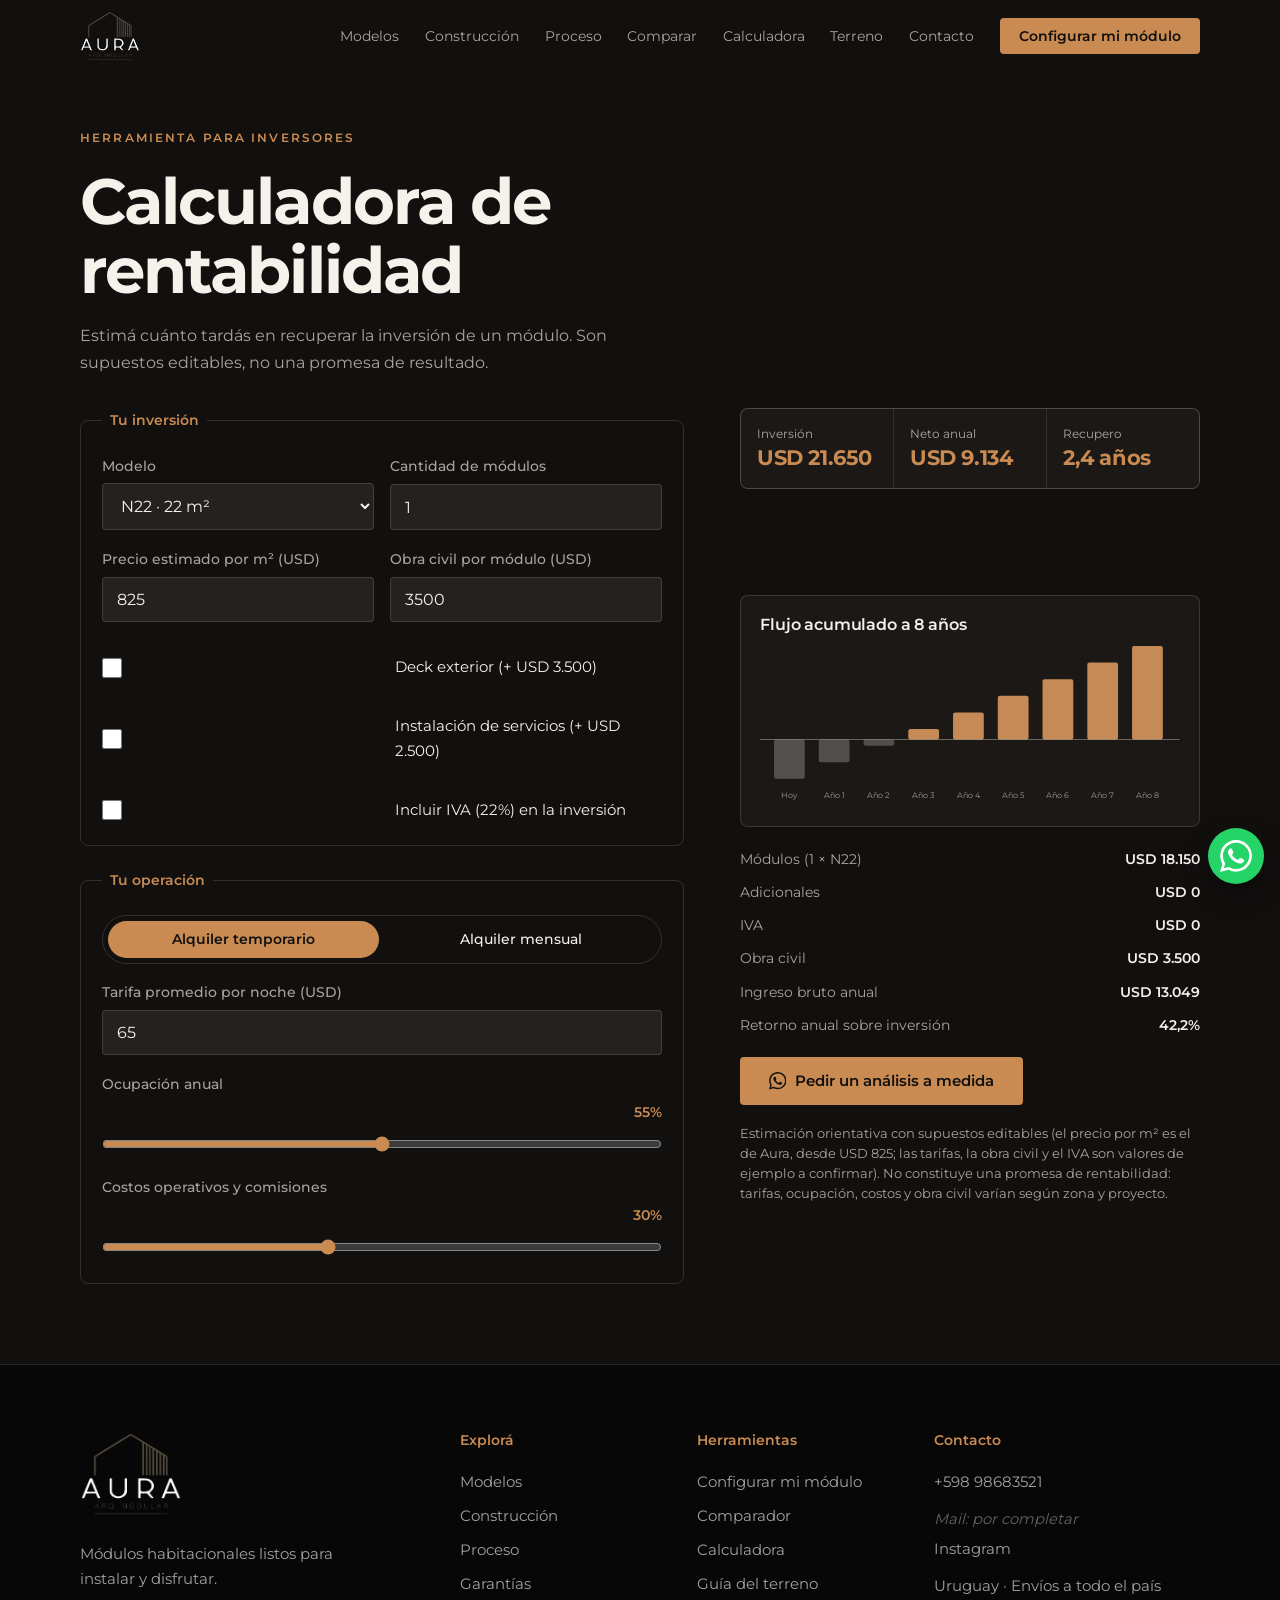
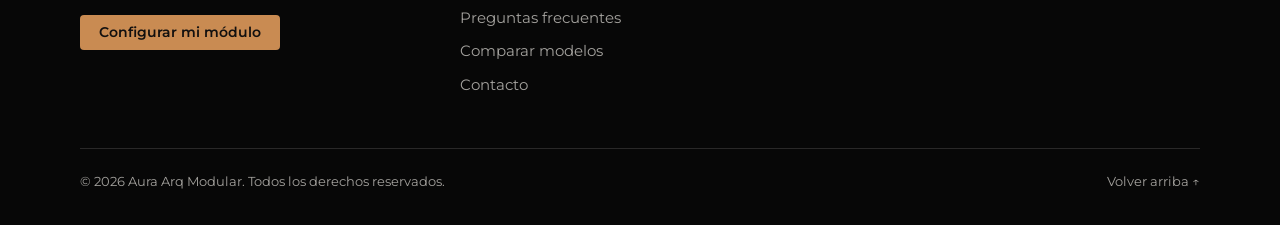
==== commit cbe8441f: "update" ====
--- a/calculadora.html
+++ b/calculadora.html
@@ -2,7 +2,7 @@
 <html lang="es-AR"><head><meta charset="utf-8"><meta name="viewport" content="width=device-width,initial-scale=1,viewport-fit=cover"><meta name="robots" content="noindex, nofollow">
 <title>Calculadora de rentabilidad | Aura Arq Modular</title>
 <meta name="description" content="Estimá cuánto tardás en recuperar la inversión de un módulo Aura, en alquiler temporario o mensual. Supuestos editables.">
-<meta property="og:type" content="website"><meta property="og:locale" content="es_AR"><meta property="og:site_name" content="Aura Arq Modular"><meta property="og:title" content="Calculadora de rentabilidad | Aura Arq Modular"><meta property="og:description" content="Elegí el módulo que te interesa, dejá tus datos y consultanos por WhatsApp."><meta name="twitter:card" content="summary_large_image"><meta property="og:image" content="og-image.jpg"><meta property="og:image:type" content="image/jpeg"><meta property="og:image:width" content="1200"><meta property="og:image:height" content="630"><meta property="og:image:alt" content="Módulo habitacional Aura Arq Modular en un entorno natural"><meta name="twitter:image" content="og-image.jpg">
+<meta property="og:type" content="website"><meta property="og:locale" content="es_AR"><meta property="og:site_name" content="Aura Arq Modular"><meta property="og:title" content="Calculadora de rentabilidad | Aura Arq Modular"><meta property="og:description" content="Elegí el módulo que te interesa, dejá tus datos y consultanos por WhatsApp."><meta name="twitter:card" content="summary_large_image"><meta property="og:image" content="https://auramodular.vercel.app/og-aura.jpg"><meta property="og:image:type" content="image/jpeg"><meta property="og:image:width" content="1200"><meta property="og:image:height" content="630"><meta property="og:image:alt" content="Módulo Aura de noche en un bosque, con el lema «Tu módulo, listo para instalar y disfrutar»"><meta name="twitter:image" content="https://auramodular.vercel.app/og-aura.jpg">
 <meta name="theme-color" content="#0B0B0B">
 <link rel="icon" href="favicon.png" type="image/png"><link rel="icon" href="favicon.ico" sizes="48x48"><link rel="apple-touch-icon" href="apple-touch-icon.png"><link rel="manifest" href="manifest.webmanifest">
 <link rel="preload" href="fonts/montserrat-400.woff" as="font" type="font/woff" crossorigin>
--- a/css/styles.css
+++ b/css/styles.css
@@ -465,3 +465,52 @@
 @media(max-height:700px){.hero .eye{display:none}}
 @media(prefers-reduced-motion:reduce){.stars i.t{animation:none!important}#hv .hm{transition:none}}
 .pv .rf{opacity:.4}
+
+/* ===== garantías, clientes y terreno ===== */
+.gx{list-style:none;margin:clamp(2rem,5vw,3.2rem) 0 0;padding:0;border-top:1px solid var(--ln)}
+.gx li{display:grid;grid-template-columns:minmax(0,.8fr) minmax(0,1.5fr) minmax(0,.55fr);gap:1rem clamp(1rem,4vw,3rem);align-items:center;padding:1.6rem 0;border-bottom:1px solid var(--ln)}
+.gx h3{font-size:1.3rem;letter-spacing:-.02em}
+.gx p{margin:0;color:var(--m);max-width:56ch}
+.gx .pz{justify-self:end;text-align:right;font:600 1.6rem/1.1 var(--f);letter-spacing:-.03em;color:var(--o)}
+.gx .pz small{display:block;font:500 .78rem var(--f);letter-spacing:0;color:var(--m);margin-top:.25rem}
+.gx .pz.nd{font:500 .85rem var(--f);letter-spacing:0;color:var(--m);padding:.45rem .8rem;border:1px dashed rgba(var(--fw),.32);border-radius:99px}
+.cx{display:flex;gap:1.1rem;align-items:flex-start;margin-top:2rem;padding:1.5rem 1.6rem;border:1px dashed rgba(var(--fw),.28);border-radius:8px}
+.cx svg{flex:none;width:34px;height:34px;fill:none;stroke:var(--o);stroke-width:1.5;stroke-linecap:round;stroke-linejoin:round}
+.cx h3{font-size:1.1rem;margin:0 0 .3rem}.cx p{margin:0;color:var(--m);font-size:.95rem;max-width:60ch}
+.cx.has{border-style:solid;border-color:var(--ln)}.cx.has+.cx.has{margin-top:1rem}
+.vg{display:grid;grid-template-columns:minmax(0,1.15fr) minmax(0,.85fr);gap:clamp(1.5rem,4vw,3rem);margin-top:clamp(2rem,5vw,3rem);align-items:stretch}
+.vx{position:relative;aspect-ratio:16/10;border-radius:8px;overflow:hidden;border:1px solid var(--ln);background:linear-gradient(160deg,#1c1815,#0B0B0B)}
+.vx::before{content:"";position:absolute;inset:0;background:repeating-linear-gradient(90deg,transparent 0 22px,rgba(197,138,85,.1) 22px 24px);-webkit-mask:linear-gradient(100deg,transparent 30%,#000);mask:linear-gradient(100deg,transparent 30%,#000)}
+.vx .cap{position:absolute;left:1.4rem;bottom:1.2rem;right:1.4rem}
+.vx .cap strong{display:block;font:600 1.25rem var(--f);letter-spacing:-.02em}.vx .cap span{font-size:.88rem;color:var(--m)}
+.vx .pl{position:absolute;left:50%;top:44%;translate:-50% -50%;width:76px;height:76px;border-radius:50%;border:1.5px solid var(--o);background:rgba(11,11,11,.5);color:var(--o);display:grid;place-items:center;padding:0}
+.vx .pl svg{width:28px;height:28px;fill:currentColor;margin-left:3px}
+.vx button.pl{cursor:pointer;transition:background .3s,color .3s,transform .3s var(--e)}.vx button.pl:hover{background:var(--o);color:var(--k);transform:scale(1.06)}
+.vx img,.vx video,.vx iframe{position:absolute;inset:0;width:100%;height:100%;border:0;object-fit:cover}
+.tmx{display:grid;gap:1rem;align-content:start}
+.tm{margin:0;padding:1.5rem 1.6rem;border-left:2px solid var(--o);background:var(--k);border-radius:0 8px 8px 0}
+.tm blockquote{margin:0 0 .9rem;font-size:1.05rem;line-height:1.6}
+.tm figcaption{font-size:.85rem;color:var(--m)}.tm figcaption b{color:var(--w);font-weight:600}
+.tm.em{border-left-style:dashed;display:grid;gap:.5rem;align-content:center}.tm.em p{margin:0;color:var(--m)}.tm.em p:first-child{color:var(--w);font-size:1.1rem;font-weight:500;line-height:1.45}
+.trx{display:grid;grid-template-columns:minmax(0,1fr) minmax(0,1fr);gap:clamp(2rem,6vw,5rem);align-items:center}
+.trl{list-style:none;margin:0;padding:0;display:grid;gap:0;border-top:1px solid var(--ln)}
+.trl li{display:flex;gap:1rem;align-items:center;padding:1.1rem 0;border-bottom:1px solid var(--ln);font-weight:500}
+.trl svg{flex:none;width:26px;height:26px;fill:none;stroke:var(--o);stroke-width:1.6;stroke-linecap:round;stroke-linejoin:round}
+.tgx{margin-top:2.4rem;display:grid;gap:2.2rem}
+.tgx fieldset{border:0;padding:0;margin:0;display:grid;gap:.2rem}
+.tgx legend{font:600 1.15rem var(--f);letter-spacing:-.01em;margin-bottom:.6rem;padding:0}
+.tgx label.ck{display:grid;grid-template-columns:auto 1fr;gap:.2rem 1rem;align-items:start;padding:1rem 0;border-top:1px solid var(--ln);cursor:pointer;color:var(--w);font-size:1rem;font-weight:500}
+.tgx label.ck input{width:22px;height:22px;margin-top:.1rem;accent-color:var(--o);padding:0}
+.tgx label.ck small{grid-column:2;font:400 .9rem/1.55 var(--f);color:var(--m)}
+.pgb{position:sticky;top:78px;z-index:5;display:flex;align-items:center;gap:1rem;margin:1.6rem 0 0;padding:.8rem 1rem;background:rgba(20,20,20,.94);backdrop-filter:blur(10px);border:1px solid var(--ln);border-radius:8px;font-size:.92rem}
+.pgb i{flex:1;height:4px;border-radius:4px;background:var(--ln);overflow:hidden}.pgb i b{display:block;height:100%;width:0;background:var(--o);transition:width .4s var(--e)}
+.pgb output{font-weight:600;color:var(--o);white-space:nowrap}
+.tf{display:grid;gap:1rem;padding:clamp(1.4rem,4vw,2.2rem);border:1px solid var(--ln);border-radius:8px;background:var(--k2)}
+.tf h3{font-size:1.4rem}.tf .sv{font-size:.88rem;color:var(--m)}
+.tsvc{display:flex;flex-wrap:wrap;gap:.6rem 1.4rem}.tsvc label{display:flex;flex-direction:row;align-items:center;gap:.6rem;font-size:.92rem;color:var(--w);font-weight:400}.tsvc input{width:20px;height:20px;accent-color:var(--o);padding:0}
+.ntx{font-size:.85rem;color:var(--m);max-width:64ch;margin-top:1.6rem}.ntx a{color:var(--o)}
+@media(max-width:860px){
+ .gx li{grid-template-columns:minmax(0,1fr);gap:.5rem}.gx .pz{justify-self:start;text-align:left;margin-top:.4rem}
+ .vg,.trx{grid-template-columns:minmax(0,1fr)}
+ .pgb{top:70px}
+}
